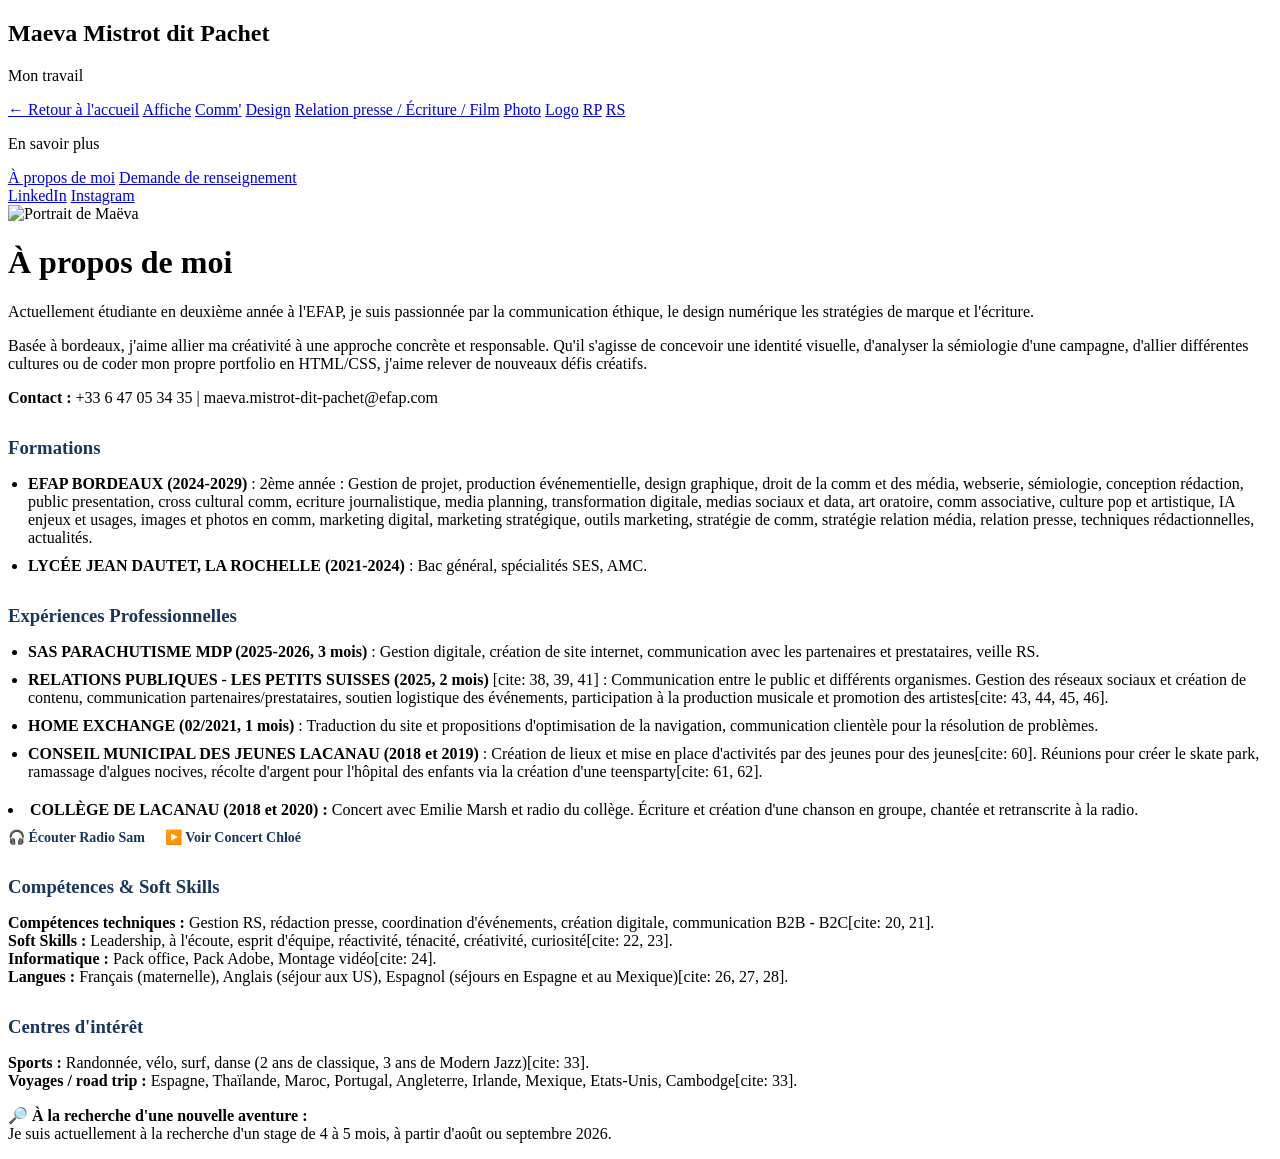
==== a-propos.html @ e8a89dd7 "Create a-propos.html" ====
<!DOCTYPE html>
<html lang="fr">
<head>
    <meta charset="UTF-8">
    <meta name="viewport" content="width=device-width, initial-scale=1.0">
    <title>À propos - Portfolio</title>
    <link rel="stylesheet" href="style.css">
</head>
<body class="page-accueil">

<div class="layout-wrapper">

    <div class="sidebar">
        <div class="sidebar-top">
            <h2 class="logo-text">Maeva Mistrot dit Pachet</h2>
            <div class="menu-lateral">
                <p class="menu-title">Mon travail</p>
                <nav class="menu-links">
                    <a href="index.html">← Retour à l'accueil</a>
                    <a href="page-affiches.html">Affiche</a>
                    <a href="page-comm.html">Comm'</a>
                    <a href="page-design.html">Design</a>
                    <a href="page-film.html">Relation presse / Écriture / Film</a>
                    <a href="page-photo.html">Photo</a>
                    <a href="page-logo.html">Logo</a>
                    <a href="page-rp.html">RP</a> 
                    <a href="page-rs.html">RS</a>
                </nav>
                
                <p class="menu-title">En savoir plus</p>
                <nav class="menu-links">
                    <a href="a-propos.html" class="active">À propos de moi</a>
                    <a href="contact.html">Demande de renseignement</a>
                </nav>
            </div>
        </div>
        
        <div class="social-links">
            <a href="https://www.linkedin.com/in/maëva-mistrot-dit-pachet/" target="_blank">LinkedIn</a>
            <a href="https://www.instagram.com/maeva.mdp" target="_blank">Instagram</a>
        </div>
    </div>

    <div class="main-content">
        <div class="about-section">
            
            <div class="about-image">
                <img src="images/portrait.jpg" alt="Portrait de Maëva">
            </div>

            <div class="about-text">
                <h1 class="project-title">À propos de moi</h1>
                
                <p>Actuellement étudiante en deuxième année à l'EFAP, je suis passionnée par la communication éthique, le design numérique  les stratégies de marque et l'écriture.</p>
                
                <p>Basée à bordeaux, j'aime allier ma créativité à une approche concrète et responsable. Qu'il s'agisse de concevoir une identité visuelle, d'analyser la sémiologie d'une campagne, d'allier différentes cultures ou de coder mon propre portfolio en HTML/CSS, j'aime relever de nouveaux défis créatifs.</p>
               
<p><strong>Contact :</strong> +33 6 47 05 34 35 | maeva.mistrot-dit-pachet@efap.com</p>

                <h3 style="font-family: 'Playfair Display', serif; color: #1a365d; margin-top: 30px; margin-bottom: 15px;">Formations</h3>
                <ul style="padding-left: 20px; margin-bottom: 20px;">
                    <li style="margin-bottom: 10px;"><strong>EFAP BORDEAUX (2024-2029)</strong> : 2ème année : Gestion de projet, production événementielle, design graphique, droit de la comm et des média, webserie, sémiologie, conception rédaction, public presentation, cross cultural comm, ecriture journalistique, media planning, transformation digitale, medias sociaux et data, art oratoire, comm associative, culture pop et artistique, IA enjeux et usages, images et photos en comm, marketing digital, marketing stratégique, outils marketing, stratégie de comm, stratégie relation média, relation presse, techniques rédactionnelles, actualités.</li>
                    <li style="margin-bottom: 10px;"><strong>LYCÉE JEAN DAUTET, LA ROCHELLE (2021-2024)</strong> : Bac général, spécialités SES, AMC.</li>
                </ul>

                <h3 style="font-family: 'Playfair Display', serif; color: #1a365d; margin-top: 30px; margin-bottom: 15px;">Expériences Professionnelles</h3>
                <ul style="padding-left: 20px; margin-bottom: 20px;">
                    <li style="margin-bottom: 10px;"><strong>SAS PARACHUTISME MDP (2025-2026, 3 mois)</strong> : Gestion digitale, création de site internet, communication avec les partenaires et prestataires, veille RS.</li>
                    <li style="margin-bottom: 10px;"><strong>RELATIONS PUBLIQUES - LES PETITS SUISSES (2025, 2 mois)</strong> [cite: 38, 39, 41] : Communication entre le public et différents organismes. Gestion des réseaux sociaux et création de contenu, communication partenaires/prestataires, soutien logistique des événements, participation à la production musicale et promotion des artistes[cite: 43, 44, 45, 46].</li>
                    <li style="margin-bottom: 10px;"><strong>HOME EXCHANGE (02/2021, 1 mois)</strong>  : Traduction du site et propositions d'optimisation de la navigation, communication clientèle pour la résolution de problèmes.</li>
                    <li style="margin-bottom: 10px;"><strong>CONSEIL MUNICIPAL DES JEUNES LACANAU (2018 et 2019)</strong>  : Création de lieux et mise en place d'activités par des jeunes pour des jeunes[cite: 60]. Réunions pour créer le skate park, ramassage d'algues nocives, récolte d'argent pour l'hôpital des enfants via la création d'une teensparty[cite: 61, 62].</li>
                </ul>
                <li style="margin-bottom: 10px;">
                        <strong>COLLÈGE DE LACANAU (2018 et 2020) :</strong> Concert avec Emilie Marsh et radio du collège. Écriture et création d'une chanson en groupe, chantée et retranscrite à la radio.
                        
                        <!-- NOUVEAU : Les liens audio et vidéo -->
                        <div style="margin-top: 10px; display: flex; gap: 20px; font-size: 14px;">
                            <a href="chemin/vers/Radio_Sam.mp3" target="_blank" style="display: flex; align-items: center; gap: 6px; color: #1a365d; text-decoration: none; font-weight: 600; transition: color 0.3s ease;">
                                🎧 Écouter Radio Sam
                            </a>
                            <a href="chemin/vers/Concert_Chloe.mp4" target="_blank" style="display: flex; align-items: center; gap: 6px; color: #1a365d; text-decoration: none; font-weight: 600; transition: color 0.3s ease;">
                                ▶️ Voir Concert Chloé
                            </a>
                        </div>
                    </li>

                <h3 style="font-family: 'Playfair Display', serif; color: #1a365d; margin-top: 30px; margin-bottom: 15px;">Compétences & Soft Skills</h3>
                <p><strong>Compétences techniques :</strong> Gestion RS, rédaction presse, coordination d'événements, création digitale, communication B2B - B2C[cite: 20, 21].<br>
                <strong>Soft Skills :</strong> Leadership, à l'écoute, esprit d'équipe, réactivité, ténacité, créativité, curiosité[cite: 22, 23].<br>
                <strong>Informatique :</strong> Pack office, Pack Adobe, Montage vidéo[cite: 24].<br>
                <strong>Langues :</strong> Français (maternelle), Anglais (séjour aux US), Espagnol (séjours en Espagne et au Mexique)[cite: 26, 27, 28].</p>

                <h3 style="font-family: 'Playfair Display', serif; color: #1a365d; margin-top: 30px; margin-bottom: 15px;">Centres d'intérêt</h3>
                <p><strong>Sports :</strong> Randonnée, vélo, surf, danse (2 ans de classique, 3 ans de Modern Jazz)[cite: 33].<br>
                <strong>Voyages / road trip :</strong> Espagne, Thaïlande, Maroc, Portugal, Angleterre, Irlande, Mexique, Etats-Unis, Cambodge[cite: 33].</p>
                  <div class="highlight-box">
                    <p><strong>🔎 À la recherche d'une nouvelle aventure :</strong><br>
                    Je suis actuellement à la recherche d'un stage de 4 à 5 mois, à partir d'août ou septembre 2026.</p>
                </div>
            </div>
            
        </div>
    </div>

</div>
</body>
</html>
---- style.css ----
.header {
    display: flex;
    justify-content: space-between;
} 

.menu {
    display: flex;
    justify-content: space-between;
    gap: 32px;
}

.container {
    width: 80%;
    margin: auto;
}

.full_width {
    width: 100%;
    margin: ;
}
.gallery {
    display: flex;
    justify-content: space-between;
    width: 80%;
    margin: auto;
}
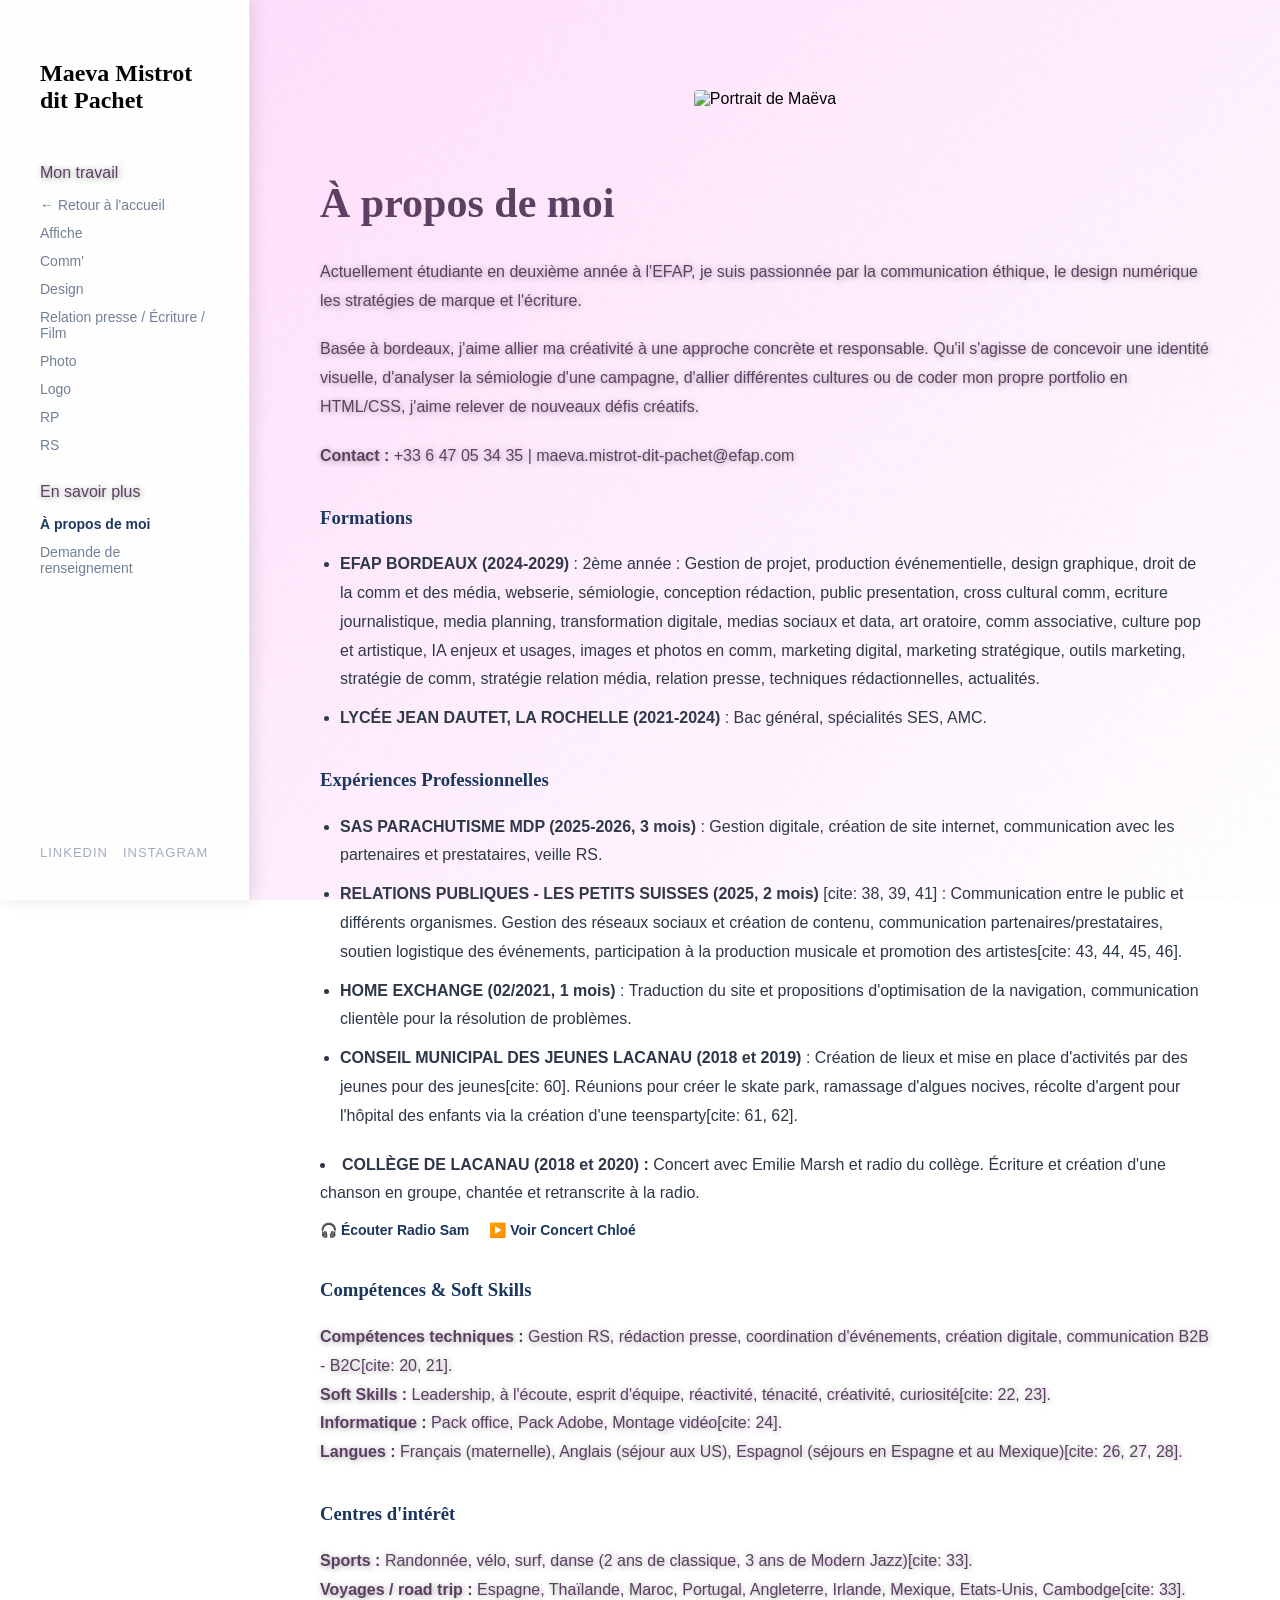
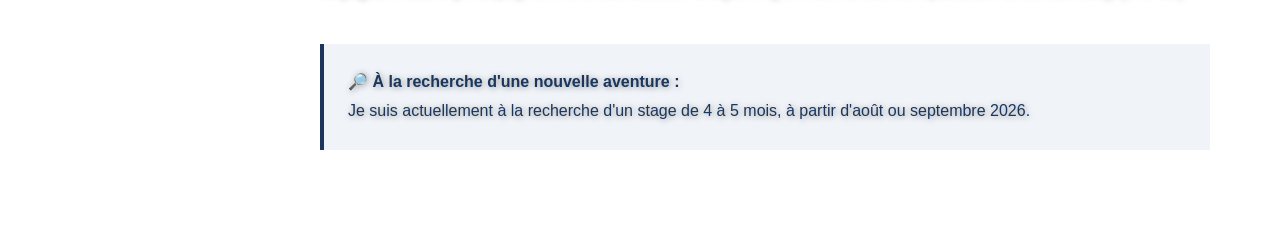
==== commit 26c054d3: "Add files via upload" ====
--- a/a-propos.html
+++ b/a-propos.html
@@ -45,7 +45,7 @@
         <div class="about-section">
             
             <div class="about-image">
-                <img src="images/portrait.jpg" alt="Portrait de Maëva">
+                <img src="images/photo/bal.jpg" alt="Portrait de Maëva">
             </div>
 
             <div class="about-text">
@@ -104,4 +104,4 @@
 
 </div>
 </body>
-</html>
+</html>
--- a/style.css
+++ b/style.css
@@ -1,8 +1,109 @@
-.header {
-    display: flex;
-    justify-content: space-between;
-} 
-
+html { box-sizing: border-box; }
+*, *:before, *:after { box-sizing: inherit; }
+body {
+    margin: 0;
+    font-family: 'Inter', sans-serif; /* Applique Inter partout par défaut */
+    background-color: #f5f6f8;
+}
+@keyframes apparitionDouce {
+    0% {
+        opacity: 0; /* Totalement transparent au début */
+        transform: translateY(20px); /* Décalé de 20 pixels vers le bas */
+    }
+    100% {
+        opacity: 1; /* Totalement visible à la fin */
+        transform: translateY(0); /* Remis à sa position normale */
+    }
+}
+
+.layout-wrapper {
+    display: flex;
+    min-height: 100vh; 
+}
+
+
+.sidebar {
+    width: 250px !important;
+    min-width: 250px;
+    background-color: rgba(255, 255, 255, 0.6);
+    border-right: 1px solid #e2e8f0;
+    padding: 40px;
+    height: 100vh;
+    position: sticky;
+    top: 0;
+    display: flex !important; /* Doit être en flex pour que margin-top: auto fonctionne */
+    flex-direction: column;
+}
+
+
+.logo-text {
+    font-family: 'Playfair Display', serif; /* La police élégante */
+    font-size: 24px; /* On peut l'agrandir un tout petit peu */
+    color: #000000;
+    margin-bottom: 50px;
+}
+
+.menu-title {
+    font-weight: bold;
+    color: #000000;
+    margin-top: 30px;
+    margin-bottom: 15px;
+}
+
+.menu-links {
+    display: flex;
+    flex-direction: column; 
+    gap: 12px; 
+}
+
+.menu-links a {
+    text-decoration: none; 
+    color: #718096; 
+    font-size: 14px;
+    transition: color 0.3s ease; 
+}
+
+.menu-links a:hover {
+    color: #1a365d; 
+}
+.social-links {
+    display: flex;
+    gap: 15px;
+    margin-top: auto; /* C'est margin-TOP qui pousse le bloc vers le bas */
+}
+
+.social-links a {
+    text-decoration: none;
+    font-size: 13px; /* Un peu plus petit que le menu principal */
+    color: #a0aec0; /* Un gris un peu plus clair pour hiérarchiser l'information */
+    text-transform: uppercase; /* Met le texte en MAJUSCULES pour le style "brand design" */
+    letter-spacing: 1px; /* Espace légèrement les lettres */
+    transition: color 0.3s ease;
+}
+
+.social-links a:hover {
+    color: #1a365d;
+}
+.main-content {
+    flex: 1; 
+    background-color: #f5f6f8; 
+    animation: apparitionDouce 0.8s ease forwards;
+}
+
+.header-center h1 {
+    margin: 0; 
+}
+.header-left, .header-right {
+    flex: 1; 
+}
+
+.header-center {
+    text-align: center; 
+}
+
+.header-right {
+    text-align: right; 
+}
 .menu {
     display: flex;
     justify-content: space-between;
@@ -24,3 +125,629 @@
     width: 80%;
     margin: auto;
 }
+.intro-section {
+    padding: 80px 40px;
+    display: flex; /* Active le mode côte à côte */
+    flex-direction: row; /* Image à gauche, texte à droite */
+    align-items: center; /* Centre verticalement la photo et le texte */
+    justify-content: center;
+    gap: 60px; /* L'espace entre la photo et le texte */
+    max-width: 1100px;
+    margin: 0 auto;
+}
+
+/* --- LA PHOTO --- */
+.intro-photo {
+    flex-shrink: 0; /* Empêche la photo de s'écraser si l'écran est petit */
+}
+
+.intro-photo img {
+    width: 320px; /* Ajuste la taille de la photo ici */
+    height: auto;
+    border-radius: 8px; /* Bords très légèrement arrondis */
+    border: 6px solid #ffffff; /* Le cadre blanc autour de la photo */
+    box-shadow: 0 4px 15px rgba(0,0,0,0.05); /* Une ombre très légère pour détacher la photo */
+}
+
+/* --- LE TEXTE --- */
+.intro-content {
+    display: flex;
+    flex-direction: column;
+}
+.intro-text {
+    font-family: 'Playfair Display', serif;
+    font-size: 24px;
+    color: #49376a;
+    line-height: 1.7;
+    margin-bottom: 20px;
+    text-align: left; /* Force le texte à s'aligner à gauche comme sur ta maquette */
+}
+
+.scroll-text {
+    font-size: 14px;
+    color: #5b3e61;
+    text-align: left;
+}
+.page-accueil p { 
+    color: #5b3e61; /* Ton texte en blanc */
+    
+    /* La magie opère ici : décalage X, décalage Y, flou, couleur (noir à 40% d'opacité) */
+    text-shadow: 1px 1px 6px rgba(0, 0, 0, 0.4); 
+    
+    /* Optionnel : un peu plus d'épaisseur de police aide aussi la lisibilité en blanc */
+    font-weight: 500; 
+}
+
+.scroll-text {
+    font-size: 14px;
+    color: #5b3e61; 
+}
+
+.gallery-grid {
+    display: grid; 
+    grid-template-columns: repeat(2, 1fr); 
+    gap: 20px; 
+    padding: 0 40px 40px 40px; 
+}
+
+.gallery-grid a {
+    display: block;
+    width: 100%;
+    overflow: hidden; 
+}
+
+.gallery-grid img {
+    width: 100%;
+    height: 100%;
+    object-fit: cover;
+    display: block;
+    transition: transform 0.5s ease, opacity 0.5s ease; 
+}
+
+.gallery-grid a:hover img {
+    transform: scale(1.03); 
+    opacity: 0.9; 
+}
+
+.project-article {
+    padding: 60px 40px;
+    max-width: 800px; /* On limite la largeur pour que le texte reste lisible */
+    margin: 0 auto; /* Centre l'article au milieu de la colonne de droite */
+}
+
+/* Titres de l'article */
+.project-title {
+    font-family: 'Playfair Display', serif;
+    font-size: 42px;
+    color: #5b3e61;
+    margin-bottom: 10px;
+}
+
+.project-subtitle {
+    font-size: 18px;
+    color: #718096;
+    margin-bottom: 40px;
+    line-height: 1.5;
+}
+
+/* L'image principale (Hero image) en haut de l'article */
+.project-hero-image {
+    width: 100%;
+    height: 400px;
+    object-fit: cover;
+    margin-bottom: 40px;
+}
+
+/* Le corps du texte */
+.project-text {
+    font-size: 16px;
+    line-height: 1.8;
+    color: #2d3748;
+}
+
+.project-text h3 {
+    font-family: 'Playfair Display', serif;
+    color: #1a365d;
+    margin-top: 40px;
+}
+.contact-section {
+    padding: 60px 40px;
+    max-width: 600px; /* Un formulaire trop large est désagréable à remplir */
+    margin: 0 auto;
+}
+
+.contact-form {
+    margin-top: 40px;
+    display: flex;
+    flex-direction: column; /* Aligne les champs les uns sous les autres */
+    gap: 24px; /* Espace proprement chaque bloc du formulaire */
+}
+
+/* Le texte au-dessus des champs */
+.form-group label {
+    display: block;
+    font-size: 14px;
+    font-weight: 600;
+    color: #1a365d;
+    margin-bottom: 8px;
+}
+
+/* Les champs de saisie (texte court et texte long) */
+.form-group input, 
+.form-group textarea {
+    width: 100%;
+    padding: 16px;
+    font-family: 'Inter', sans-serif;
+    font-size: 15px;
+    background-color: #ffffff;
+    border: 1px solid #e2e8f0; /* Une bordure très fine et discrète */
+    border-radius: 4px; /* Des coins très légèrement arrondis */
+    box-sizing: border-box; /* Essentiel pour que le champ ne dépasse pas du cadre */
+    transition: border-color 0.3s ease;
+}
+
+/* L'effet quand on clique dans un champ pour écrire */
+.form-group input:focus, 
+.form-group textarea:focus {
+    outline: none; /* Enlève le contour bleu par défaut du navigateur */
+    border-color: #1a365d; /* La bordure devient bleu marine pour guider l'oeil */
+}
+
+/* Le bouton d'envoi */
+.submit-btn {
+    background-color: #1a365d;
+    color: #ffffff;
+    font-family: 'Inter', sans-serif;
+    font-weight: 600;
+    font-size: 16px;
+    padding: 16px 32px;
+    border: none;
+    border-radius: 4px;
+    cursor: pointer;
+    margin-top: 10px;
+    transition: background-color 0.3s ease;
+}
+
+.submit-btn:hover {
+    background-color: #2c5282; /* Le bleu s'éclaircit légèrement au survol */
+}
+.about-section {
+    padding: 80px 40px;
+    max-width: 1000px;
+    margin: 0 auto;
+    display: flex; /* Met les deux boîtes (image et texte) côte à côte */
+    gap: 60px; /* Un grand espace très élégant entre la photo et le texte */
+    align-items: center; /* Centre le tout verticalement */
+}
+
+/* La zone de l'image */
+.about-image {
+    flex: 1; /* Prend la moitié de l'espace */
+}
+
+.about-image img {
+    width: 100%;
+    height: 500px; /* Une belle hauteur pour un format portrait */
+    object-fit: cover;
+    border-radius: 4px; /* Adoucit très légèrement les angles */
+}
+
+/* La zone de texte */
+.about-text {
+    flex: 1; /* Prend l'autre moitié de l'espace */
+    font-size: 16px;
+    line-height: 1.8;
+    color: #2d3748;
+}
+
+.about-text p {
+    margin-bottom: 20px;
+}
+
+/* Une petite boîte stylisée pour mettre en valeur ta recherche de stage */
+.highlight-box {
+    margin-top: 40px;
+    padding: 24px;
+    background-color: #f0f4f8; /* Un gris-bleu très très clair */
+    border-left: 4px solid #1a365d; /* Une ligne verticale bleue pour attirer l'oeil */
+}
+
+.highlight-box p {
+    margin: 0;
+    color: #1a365d;
+}
+.menu-links a.active {
+    color: #1a365d; /* Le bleu marine foncé */
+    font-weight: 600; /* Écrit plus épais */
+}
+@media (max-width: 768px) {
+    
+    .layout-wrapper {
+        flex-direction: column;
+    }
+
+    .sidebar {
+        width: 100%;
+        height: auto;
+        position: relative; 
+        padding: 30px 20px;
+    }
+
+    .intro-section {
+        padding: 40px 20px;
+    }
+    .intro-text {
+        font-size: 20px;
+    }
+
+    .gallery-grid {
+        grid-template-columns: 1fr; 
+        padding: 0 20px 40px 20px;
+    }
+}
+.about-section {
+        flex-direction: column;
+        padding: 40px 20px;
+        gap: 30px;
+    }
+.galerie-affiches {
+    display: grid;
+    grid-template-columns: repeat(3, 1fr); /* Met 2 images par ligne */
+    gap: 30px;
+    padding: 40px;
+}
+
+/* La boîte qui contient l'image et le texte */
+.affiche-item {
+    position: relative;
+    overflow: hidden; /* Empêche l'image de déborder quand elle zoome */
+    border-radius: 4px;
+}
+
+.affiche-item img {
+    width: 100%;
+    height: 100%;
+    object-fit: cover;
+    display: block;
+    transition: transform 0.4s ease; /* Prépare le zoom fluide */
+}
+
+/* Le fond coloré qui contient le texte */
+.affiche-overlay {
+    position: absolute;
+    top: 0;
+    left: 0;
+    width: 100%;
+    height: 100%;
+    background-color: rgba(26, 54, 93, 0.85); /* Ton bleu marine en semi-transparent */
+    color: #ffffff;
+    display: flex;
+    align-items: center;
+    justify-content: center;
+    text-align: center;
+    padding: 20px;
+    opacity: 0; /* Totalement invisible au départ */
+    transition: opacity 0.4s ease; /* Prépare l'apparition en fondu */
+    box-sizing: border-box; 
+    
+    background-color: rgba(26, 54, 93, 0.85);
+    color: #ffffff;
+    display: flex;
+    align-items: center;
+    justify-content: center;
+    text-align: center;
+    padding: 20px;
+    opacity: 0;
+    transition: opacity 0.4s ease;
+}
+
+/* L'action déclenchée par la souris */
+.affiche-item:hover .affiche-overlay {
+    opacity: 1; /* Le texte et le fond bleu apparaissent */
+}
+
+.affiche-item:hover img {
+    transform: scale(1.05); /* L'image zoome très légèrement en arrière-plan */
+}
+.affiche-overlay p {
+    font-family: 'Palatino', 'Palatino Linotype', 'Book Antiqua', serif;
+    font-size: 18px; /* Tu pourras ajuster cette taille selon tes préférences */
+    margin: 0;
+}
+.galerie-2-colonnes {
+    display: grid;
+    grid-template-columns: repeat(2, 1fr);
+    gap: 30px;
+    padding: 0 40px 40px 40px; /* J'ai mis 0 en haut pour que cette grille ne soit pas trop éloignée de celle du dessus */
+}
+.affiche-item {
+    cursor: pointer;
+}
+
+.modal {
+    display: none; /* Invisible par défaut */
+    position: fixed; 
+    z-index: 1000; /* Passe par-dessus le menu et tout le reste */
+    left: 0;
+    top: 0;
+    width: 100%; 
+    height: 100%; 
+    background-color: rgba(0, 0, 0, 0.85); /* Fond noir transparent */
+    align-items: center; /* Centre verticalement */
+    justify-content: center; /* Centre horizontalement */
+}
+
+/* L'image une fois ouverte */
+.modal-content {
+    display: block; /* Force l'image à se comporter comme un gros bloc */
+    max-width: 90vw; /* 90% de la largeur de l'écran */
+    max-height: 90vh; /* 90% de la hauteur de l'écran */
+    width: auto; 
+    height: auto;
+    object-fit: contain; 
+    border-radius: 4px;
+    animation: zoomRapide 0.3s ease; 
+    margin: auto; /* S'assure qu'elle est bien au centre */
+}
+
+/* L'animation fluide */
+@keyframes zoomRapide {
+    from { transform: scale(0.9); opacity: 0; }
+    to { transform: scale(1); opacity: 1; }
+}
+
+/* La croix pour fermer */
+.close-modal {
+    position: absolute;
+    top: 20px;
+    right: 40px;
+    color: #ffffff;
+    font-size: 40px;
+    font-weight: bold;
+    cursor: pointer;
+    transition: color 0.3s ease;
+}
+
+.close-modal:hover {
+    color: #1a365d; /* Ton bleu au survol de la croix */
+}
+.galerie-7-colonnes {
+    display: grid;
+    /* La partie magique : on dit à la grille de créer 7 colonnes de largeur égale */
+    grid-template-columns: repeat(7, 1fr);
+    gap: 10px; /* On réduit un peu l'espace pour que ça tienne sur l'écran */
+    padding: 0 40px 40px 40px;
+}
+.menu-links a.active {
+    color: #1a365d; 
+    font-weight: bold;
+}
+body.page-accueil {
+    /* Le dégradé : part du rose en haut à gauche vers le blanc en bas à droite */
+    background: linear-gradient(135deg, #FFDBFC 0%, #FFFFFF 100%);
+    
+    /* Assure que le dégradé couvre bien toute la hauteur de l'écran, même s'il y a peu de texte */
+    min-height: 100vh;
+    
+    /* Empêche le fond de se répéter si la page est très longue */
+    background-attachment: fixed;
+}
+
+body.page-accueil .layout-wrapper,
+body.page-accueil .main-content {
+    background-color: transparent;
+}
+.portfolio-grid {
+    display: grid;
+    grid-template-columns: repeat(2, 1fr);
+    gap: 40px;
+    align-items: start; /* Crucial pour ne pas étirer les images */
+}
+
+/* On cible une image sur deux pour la décaler vers le bas */
+.portfolio-grid .portfolio-image:nth-child(even) {
+    margin-top: 80px;
+}
+
+.titre-fusion {
+    font-size: 5rem;
+    font-weight: bold;
+    color: #2C2A29; 
+    mix-blend-mode: difference; /* Le texte s'inverse par rapport au fond */
+    z-index: 10;
+    /* À positionner en 'absolute' pour déborder sur ton image */
+}
+body::before {
+    content: "";
+    position: fixed;
+    top: 0;
+    left: 0;
+    width: 100vw;
+    height: 100vh;
+    pointer-events: none; /* Crucial : permet de cliquer "à travers" le grain */
+    z-index: 9999; /* Toujours au premier plan */
+    
+    /* Génération du bruit en SVG */
+    background-image: url("data:image/svg+xml,%3Csvg viewBox='0 0 200 200' xmlns='http://www.w3.org/2000/svg'%3E%3Cfilter id='noiseFilter'%3E%3CfeTurbulence type='fractalNoise' baseFrequency='0.65' numOctaves='3' stitchTiles='stitch'/%3E%3C/filter%3E%3Crect width='100%25' height='100%25' filter='url(%23noiseFilter)'/%3E%3C/svg%3E");
+    
+    /* On règle l'intensité ici (0.04 c'est très subtil) */
+    opacity: 0.04; 
+}
+.reveal {
+    opacity: 0; /* L'élément est transparent au départ */
+    transform: translateY(40px); /* L'élément est décalé vers le bas */
+    transition: all 0.8s cubic-bezier(0.5, 0, 0, 1); /* La fluidité du mouvement */
+}
+
+.reveal.active {
+    opacity: 1; /* L'élément devient visible */
+    transform: translateY(0); /* L'élément remonte à sa place naturelle */
+}
+.sidebar {
+    /* 1. Structure interne et espacement (pour ranger tes menus) */
+    box-sizing: border-box; 
+    padding: 40px;
+    display: flex;
+    flex-direction: column;
+    justify-content: space-between;
+
+    position: fixed;
+    left: -300px; 
+    top: 0;
+    height: 100vh;
+    width: 300px; 
+    z-index: 1000;
+    transition: left 0.4s cubic-bezier(0.25, 0.8, 0.25, 1); 
+    box-shadow: 4px 0 15px rgba(0,0,0,0.1); 
+    
+    /* 3. Le fond avec ton image (sans le filtre qui effaçait tout) */
+background-image: linear-gradient(rgba(255, 255, 255, 0.8), rgba(255, 255, 255, 0.8)), url('images/images1/fond_sidebar.svg') !important;    
+    /* ⚠️ VÉRIFIE BIEN CE CHEMIN : As-tu vraiment créé un dossier "images1" dans ton dossier "images" ? */
+    background-image: url('images/images1/fond_sidebar.svg'); 
+    
+    background-size: cover; 
+    background-position: center; 
+    background-repeat: no-repeat;
+}
+
+/* 2. La zone de déclenchement (une bande de 30px à gauche de l'écran) */
+.zone-declencheur {
+    position: fixed;
+    left: 0;
+    top: 0;
+    width: 30px; 
+    height: 100vh;
+    z-index: 999;
+}
+
+/* 3. L'action : Quand on survole la zone OU la sidebar elle-même, elle revient à left: 0 */
+.zone-declencheur:hover + .sidebar,
+.sidebar:hover {
+    left: 0;
+}
+
+/* 4. On adapte le contenu principal pour qu'il prenne 100% de la largeur maintenant que la barre est cachée */
+.layout-wrapper {
+    display: block; 
+}
+
+.main-content {
+    margin-left: 0;
+    width: 100%;
+    padding-left: 50px; /* On laisse un petit espace à gauche pour que le texte ne touche pas le bord */
+}
+.icone-menu {
+    position: fixed;
+    top: 30px;
+    left: 20px;
+    font-size: 32px; /* Taille de l'icône */
+    color: #1a365d; /* Ton bleu foncé professionnel */
+    z-index: 999;
+    transition: transform 0.3s ease, color 0.3s ease;
+    /* Optionnel : Une petite ombre pour qu'elle se détache bien de tes photos */
+    text-shadow: 0px 2px 5px rgba(255, 255, 255, 0.8);
+}
+
+/* Le détail "agence" : l'icône réagit quand on approche la souris */
+.zone-declencheur:hover .icone-menu {
+    transform: scale(1.1); /* Grossit légèrement */
+    color: #FFDBFC; /* Passe en rose pastel au survol */
+}
+body { margin: 0; font-family: 'Inter', sans-serif; background-color: #f5f6f8; }
+
+/* 1. Le conteneur qui force la mise en page en deux colonnes */
+.layout-wrapper {
+    display: flex !important; /* !important force le navigateur à appliquer le flex */
+    width: 100%;
+    min-height: 100vh;
+}
+
+/* 2. La sidebar : largeur fixe et forcée */
+/* 2. La sidebar : largeur fixe et forcée */
+.sidebar {
+    width: 250px !important;
+    min-width: 250px;
+    background-color: #ffffff;
+    border-right: 1px solid #e2e8f0;
+    padding: 40px;
+    height: 100vh;
+    position: sticky;
+    top: 0;
+    box-sizing: border-box !important;
+    display: flex !important; 
+    flex-direction: column !important;
+}
+
+/* 3. Le contenu de droite */
+.main-content {
+    flex: 1;
+    padding: 50px;
+    background-color: #f5f6f8;
+}
+img {
+    max-width: 100%;
+    height: auto;
+}
+
+/* 4. Pour être sûr que rien ne cache la sidebar */
+.logo-text { font-family: 'Playfair Display', serif; font-size: 24px; color: #000000; }
+/* --- RÉGLAGES RESPONSIVE GÉNÉRAUX --- */
+
+/* Pour les tablettes et petits écrans (max 1024px) */
+@media (max-width: 1024px) {
+    .galerie-affiches, .galerie-2-colonnes {
+        grid-template-columns: repeat(2, 1fr) !important; /* Passe à 2 colonnes */
+    }
+}
+
+/* Pour les téléphones (max 768px) */
+@media (max-width: 768px) {
+    .layout-wrapper {
+        flex-direction: column !important; /* Empile sidebar et contenu */
+    }
+
+    .sidebar {
+        width: 100% !important;
+        height: auto !important;
+        position: relative !important;
+        padding: 20px !important;
+    }
+
+    /* Passe les galeries en une seule colonne sur mobile */
+    .galerie-affiches, .galerie-2-colonnes {
+        grid-template-columns: 1fr !important;
+        padding: 20px !important;
+    }
+
+    .main-content {
+        padding: 20px !important;
+    }
+
+    .project-title { font-size: 32px !important; }
+}
+.gallery-item {
+    position: relative;
+    display: block;
+    overflow: hidden;
+}
+
+.hover-text {
+    position: absolute;
+    top: 0;
+    left: 0;
+    width: 100%;
+    height: 100%;
+    display: flex;
+    align-items: center;
+    justify-content: center;
+    background: rgba(255, 255, 255, 0.8); /* Fond blanc semi-transparent */
+    color: #49376a; /* Couleur de ton texte */
+    font-weight: bold;
+    font-size: 18px;
+    opacity: 0; /* Caché au repos */
+    transition: opacity 0.3s ease; /* Effet de fondu doux */
+}
+
+.gallery-item:hover .hover-text {
+    opacity: 1; /* Apparaît au survol */
+}
